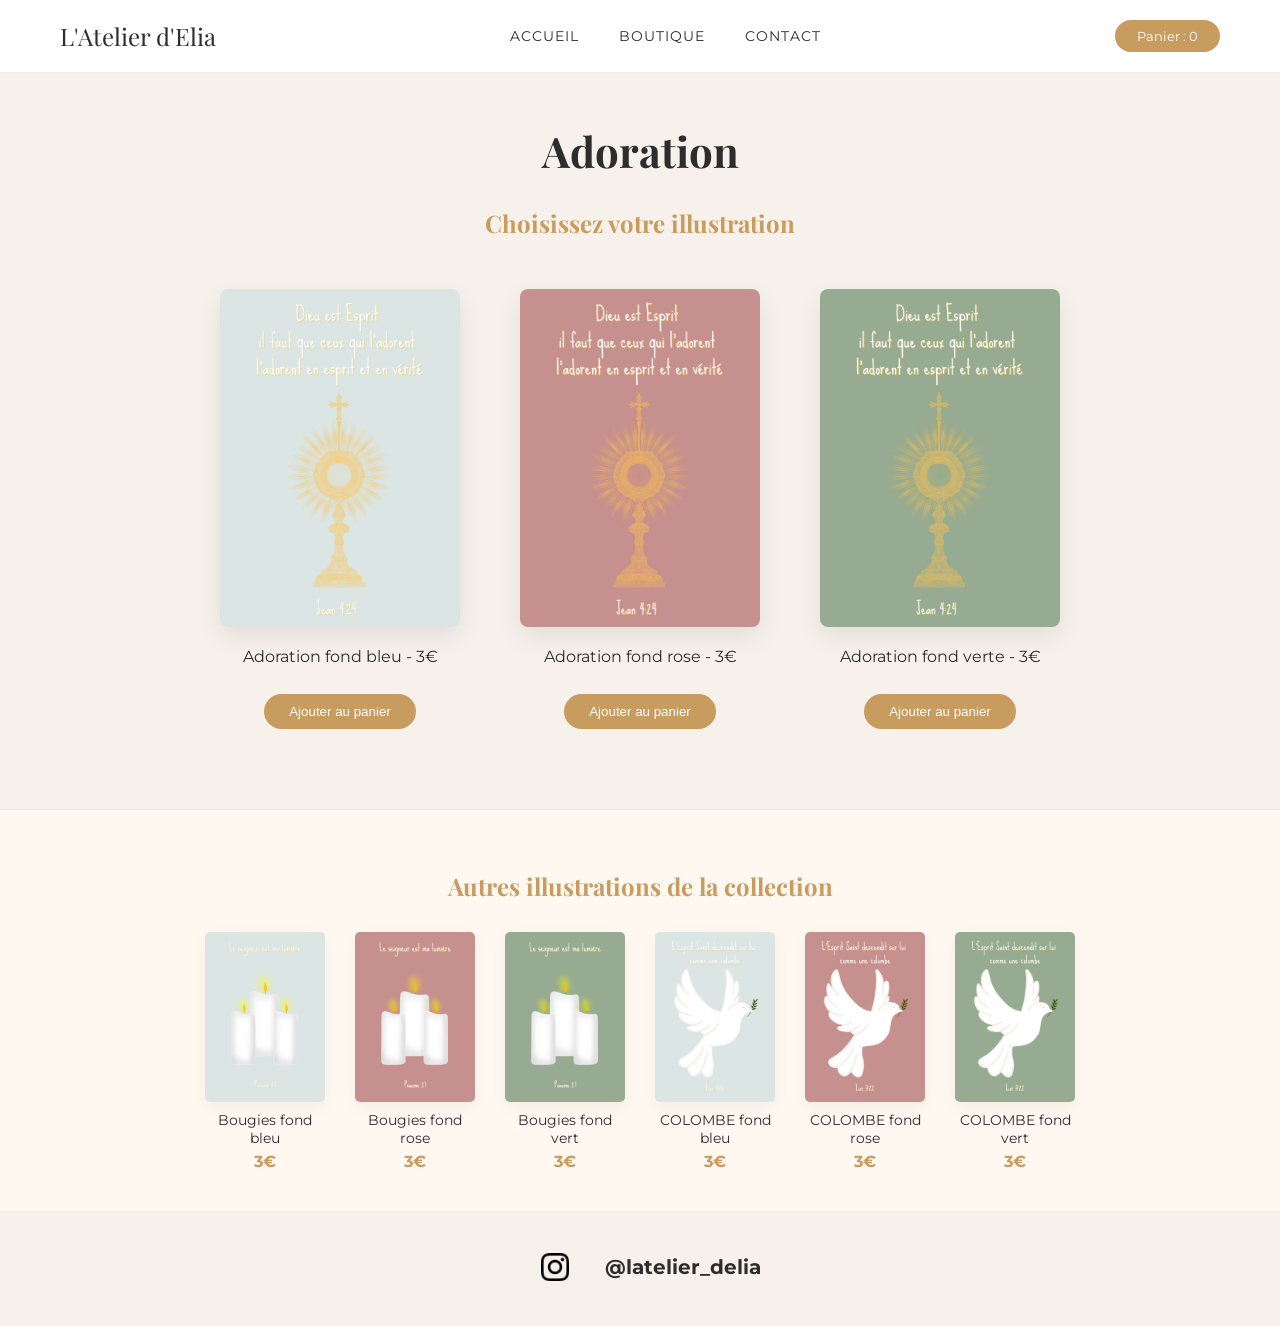
==== adoration.html @ d21b9282 "Update adoration.html" ====
<!DOCTYPE html>
<html lang="fr">
<head>
<meta charset="UTF-8">
<meta name="viewport" content="width=device-width, initial-scale=1.0">
<title>Illustrations Adoration - L'Atelier d'Elia</title>

<link href="https://fonts.googleapis.com/css2?family=Playfair+Display:wght@400;500;600&family=Montserrat:wght@300;400&display=swap" rel="stylesheet">

<style>
body {
  margin: 0;
  background-color: #f6f1ea;
  font-family: 'Montserrat', sans-serif;
  color: #2d2d2d;
}

/* HEADER */
header {
  background-color: #ffffff;
  padding: 20px 60px;
  display: flex;
  align-items: center;
  justify-content: space-between;
  border-bottom: 1px solid #eee;
}

.logo {
  font-family: 'Playfair Display', serif;
  font-size: 24px;
}

nav {
  display: flex;
  gap: 40px;
}

nav a {
  text-decoration: none;
  color: #2d2d2d;
  font-size: 14px;
  letter-spacing: 1px;
  text-transform: uppercase;
}

nav a:hover {
  opacity: 0.6;
}

.cart-indicator {
  background-color: #c89b5e;
  color: white;
  padding: 8px 22px;
  border-radius: 30px;
  font-size: 13px;
  cursor: pointer;
}

/* TITRES */
h1 {
  font-family: 'Playfair Display', serif;
  font-size: 42px;
  text-align: center;
  margin-top: 50px;
}

h2 {
  font-family: 'Playfair Display', serif;
  text-align: center;
  color: #c89b5e;
  margin-bottom: 50px;
}

/* PRODUITS */
.products-grid {
  display: flex;
  flex-wrap: wrap;
  gap: 60px;
  justify-content: center;
  padding-bottom: 80px;
}

.product {
  width: 240px;
  text-align: center;
  transition: transform 0.3s ease;
}

.product img {
  width: 100%;
  border-radius: 8px;
  box-shadow: 0 10px 25px rgba(0,0,0,0.08);
}

.product:hover {
  transform: translateY(-6px);
}

.product button {
  margin-top: 12px;
  background-color: #c89b5e;
  color: white;
  border: none;
  padding: 10px 25px;
  border-radius: 30px;
  cursor: pointer;
}

/* PANIER */
#cartOverlay {
  display: none;
  position: fixed;
  top: 90px;
  right: 30px;
  width: 300px;
  max-height: 400px;
  overflow-y: auto;
  background: white;
  border-radius: 15px;
  padding: 20px;
  box-shadow: 0 15px 35px rgba(0,0,0,0.12);
  z-index: 100;
}

.cart-item {
  display: flex;
  align-items: center;
  justify-content: space-between;
  margin-bottom: 15px;
}

.cart-item img {
  width: 50px;
  border-radius: 5px;
  margin-right: 10px;
}

.cart-item-details {
  flex: 1;
}

.cart-item-controls {
  display: flex;
  align-items: center;
  gap: 5px;
}

.cart-item-controls button {
  padding: 3px 8px;
  cursor: pointer;
  border: 1px solid #c89b5e;
  background: white;
  color: #c89b5e;
  border-radius: 5px;
}

.cart-item-remove {
  cursor: pointer;
  color: red;
  font-weight: bold;
  margin-left: 5px;
}
</style>
</head>

<body>

<header>
  <div class="logo">L'Atelier d'Elia</div>
  <nav>
    <a href="index.html">Accueil</a>
    <a href="boutique.html">Boutique</a>
    <a href="contact.html">Contact</a>
  </nav>
  <div class="cart-indicator" id="cartCount" onclick="toggleCart()">Panier : 0</div>
</header>

<main>
<h1>Adoration</h1>
<h2>Choisissez votre illustration</h2>

<div class="products-grid">
  <div class="product">
    <img src="images/carte adoration bleu.png">
    <p>Adoration fond bleu - 3€</p>
    <button onclick="addToCart('Adoration fond bleu', 3, 'images/carte adoration bleu.png')">Ajouter au panier</button>
  </div>

  <div class="product">
    <img src="images/carte adoration rose.png">
    <p>Adoration fond rose - 3€</p>
    <button onclick="addToCart('Adoration fond rose', 3, 'images/carte adoration rose.png')">Ajouter au panier</button>
  </div>

  <div class="product">
    <img src="images/carte adoration verte.png">
    <p>Adoration fond verte - 3€</p>
    <button onclick="addToCart('Adoration fond verte', 3, 'images/carte adoration verte.png')">Ajouter au panier</button>
  </div>
</div>
</main>

<div id="cartOverlay">
  <h3>Panier</h3>
  <div id="cartItems"></div>
  <button onclick="location.href='paiement.html'">Payer</button>
</div>

<script>
let cart = JSON.parse(localStorage.getItem('cart')) || [];
const cartCount = document.getElementById('cartCount');
const cartOverlay = document.getElementById('cartOverlay');
const cartItems = document.getElementById('cartItems');

updateCartCount();
renderCart();

function addToCart(name, price, imgSrc) {
  const existingItem = cart.find(item => item.name === name);
  if (existingItem) {
    existingItem.quantity += 1;
  } else {
    cart.push({name, price, imgSrc, quantity: 1});
  }
  saveCart();
  renderCart();
}

function removeFromCart(name) {
  cart = cart.filter(item => item.name !== name);
  saveCart();
  renderCart();
}

function changeQuantity(name, delta) {
  const item = cart.find(i => i.name === name);
  if (!item) return;
  item.quantity += delta;
  if (item.quantity < 1) {
    removeFromCart(name);
  } else {
    saveCart();
  }
  renderCart();
}

function saveCart() {
  localStorage.setItem('cart', JSON.stringify(cart));
  updateCartCount();
}

function updateCartCount() {
  const totalItems = cart.reduce((sum, item) => sum + item.quantity, 0);
  cartCount.textContent = `Panier : ${totalItems}`;
}

function renderCart() {
  cartItems.innerHTML = '';
  cart.forEach(item => {
    const div = document.createElement('div');
    div.classList.add('cart-item');
    div.innerHTML = `
      <img src="${item.imgSrc}" alt="${item.name}">
      <div class="cart-item-details">
        ${item.name} - ${item.price}€
      </div>
      <div class="cart-item-controls">
        <button onclick="changeQuantity('${item.name}', -1)">-</button>
        <span>${item.quantity}</span>
        <button onclick="changeQuantity('${item.name}', 1)">+</button>
        <span class="cart-item-remove" onclick="removeFromCart('${item.name}')">×</span>
      </div>
    `;
    cartItems.appendChild(div);
  });
}

function toggleCart() {
  cartOverlay.style.display = cartOverlay.style.display === 'block' ? 'none' : 'block';
}
</script>
<!-- Fin du contenu principal -->

<!-- BANNIÈRE COLLECTION -->
<section style="background-color:#fff8f0; padding:40px 20px; border-top:1px solid #eee;">
  <h2 style="text-align:center; color:#c89b5e; margin-bottom:30px;">Autres illustrations de la collection</h2>
  <div style="display:flex; justify-content:center; gap:30px; flex-wrap:wrap;">
    
    <div style="text-align:center; width:120px;">
      <a href="bougies.html">
        <img src="images/carte bougies bleu.png" alt="Bougies fond bleu" style="width:100%; border-radius:5px; box-shadow:0 5px 15px rgba(0,0,0,0.05);">
      </a>
      <p style="margin:5px 0; font-size:14px;">Bougies fond bleu</p>
      <p style="color:#c89b5e; font-weight:bold; margin:0;">3€</p>
    </div>
    
    <div style="text-align:center; width:120px;">
      <a href="bougies.html">
        <img src="images/carte bougies rose.png" alt="Bougies fond rose" style="width:100%; border-radius:5px; box-shadow:0 5px 15px rgba(0,0,0,0.05);">
      </a>
      <p style="margin:5px 0; font-size:14px;">Bougies fond rose</p>
      <p style="color:#c89b5e; font-weight:bold; margin:0;">3€</p>
    </div>
    
    <div style="text-align:center; width:120px;">
      <a href="bougies.html">
        <img src="images/carte bougies verte.png" alt="Bougies fond vert" style="width:100%; border-radius:5px; box-shadow:0 5px 15px rgba(0,0,0,0.05);">
      </a>
      <p style="margin:5px 0; font-size:14px;">Bougies fond vert</p>
      <p style="color:#c89b5e; font-weight:bold; margin:0;">3€</p>
    </div>

    <div style="text-align:center; width:120px;">
      <a href="colombe.html">
        <img src="images/carte colombe bleu.png" alt="COLOMBE fond bleu" style="width:100%; border-radius:5px; box-shadow:0 5px 15px rgba(0,0,0,0.05);">
      </a>
      <p style="margin:5px 0; font-size:14px;">COLOMBE fond bleu</p>
      <p style="color:#c89b5e; font-weight:bold; margin:0;">3€</p>
    </div>
    
    <div style="text-align:center; width:120px;">
      <a href="colombe.html">
        <img src="images/carte colombe rose.png" alt="COLOMBE fond rose" style="width:100%; border-radius:5px; box-shadow:0 5px 15px rgba(0,0,0,0.05);">
      </a>
      <p style="margin:5px 0; font-size:14px;">COLOMBE fond rose</p>
      <p style="color:#c89b5e; font-weight:bold; margin:0;">3€</p>
    </div>

   <div style="text-align:center; width:120px;">
      <a href="colombe.html">
        <img src="images/carte colombe verte.png" alt="COLOMBE fond vert" style="width:100%; border-radius:5px; box-shadow:0 5px 15px rgba(0,0,0,0.05);">
      </a>
      <p style="margin:5px 0; font-size:14px;">COLOMBE fond vert</p>
      <p style="color:#c89b5e; font-weight:bold; margin:0;">3€</p>
   </div> 

  </div>
</section>
  
<!-- BANNIÈRE INSTAGRAM -->
<footer style="background-color:#f6f1ea; padding:20px; text-align:center; border-top:1px solid #eee;">
  <a href="https://www.instagram.com/latelier_delia" target="_blank" style="text-decoration:none; color:#2d2d2d; display:inline-flex; align-items:center; gap:15px;">
    <img src="images/logo instagram.png" alt="Instagram" style="width:70px; height:70px;">
    <span style="font-size:20px; font-weight:bold;">@latelier_delia</span>
  </a>
</footer>

</body>
</html>
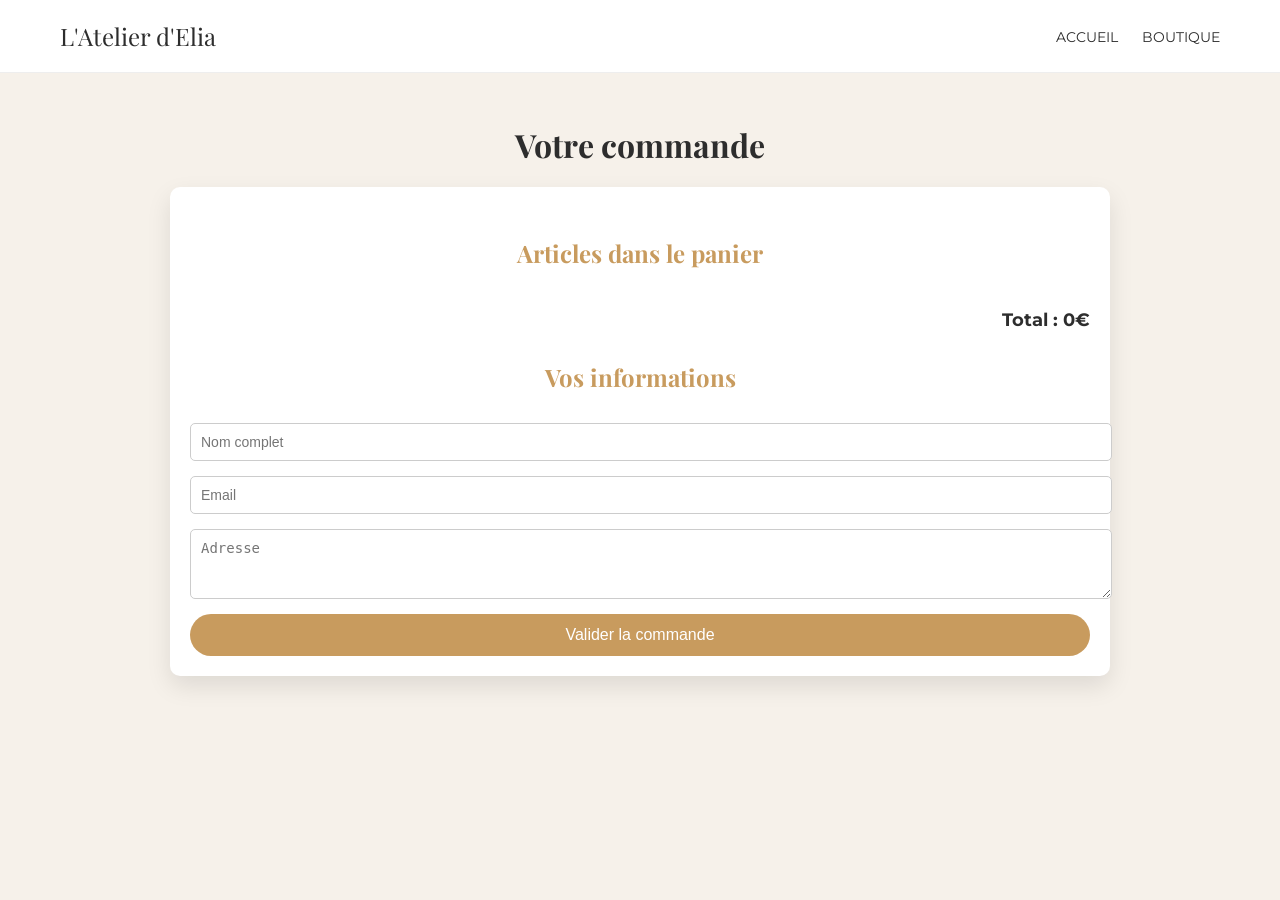
==== commit eb81ce85: "Update adoration.html" ====
--- a/adoration.html
+++ b/adoration.html
@@ -3,163 +3,39 @@
 <head>
 <meta charset="UTF-8">
 <meta name="viewport" content="width=device-width, initial-scale=1.0">
-<title>Illustrations Adoration - L'Atelier d'Elia</title>
-
+<title>Commande - L'Atelier d'Elia</title>
 <link href="https://fonts.googleapis.com/css2?family=Playfair+Display:wght@400;500;600&family=Montserrat:wght@300;400&display=swap" rel="stylesheet">
 
 <style>
 body {
   margin: 0;
+  font-family: 'Montserrat', sans-serif;
   background-color: #f6f1ea;
-  font-family: 'Montserrat', sans-serif;
   color: #2d2d2d;
 }
-
-/* HEADER */
 header {
-  background-color: #ffffff;
+  background-color: #fff;
   padding: 20px 60px;
   display: flex;
+  justify-content: space-between;
   align-items: center;
-  justify-content: space-between;
   border-bottom: 1px solid #eee;
 }
-
-.logo {
-  font-family: 'Playfair Display', serif;
-  font-size: 24px;
-}
-
-nav {
-  display: flex;
-  gap: 40px;
-}
-
-nav a {
-  text-decoration: none;
-  color: #2d2d2d;
-  font-size: 14px;
-  letter-spacing: 1px;
-  text-transform: uppercase;
-}
-
-nav a:hover {
-  opacity: 0.6;
-}
-
-.cart-indicator {
-  background-color: #c89b5e;
-  color: white;
-  padding: 8px 22px;
-  border-radius: 30px;
-  font-size: 13px;
-  cursor: pointer;
-}
-
-/* TITRES */
-h1 {
-  font-family: 'Playfair Display', serif;
-  font-size: 42px;
-  text-align: center;
-  margin-top: 50px;
-}
-
-h2 {
-  font-family: 'Playfair Display', serif;
-  text-align: center;
-  color: #c89b5e;
-  margin-bottom: 50px;
-}
-
-/* PRODUITS */
-.products-grid {
-  display: flex;
-  flex-wrap: wrap;
-  gap: 60px;
-  justify-content: center;
-  padding-bottom: 80px;
-}
-
-.product {
-  width: 240px;
-  text-align: center;
-  transition: transform 0.3s ease;
-}
-
-.product img {
-  width: 100%;
-  border-radius: 8px;
-  box-shadow: 0 10px 25px rgba(0,0,0,0.08);
-}
-
-.product:hover {
-  transform: translateY(-6px);
-}
-
-.product button {
-  margin-top: 12px;
-  background-color: #c89b5e;
-  color: white;
-  border: none;
-  padding: 10px 25px;
-  border-radius: 30px;
-  cursor: pointer;
-}
-
-/* PANIER */
-#cartOverlay {
-  display: none;
-  position: fixed;
-  top: 90px;
-  right: 30px;
-  width: 300px;
-  max-height: 400px;
-  overflow-y: auto;
-  background: white;
-  border-radius: 15px;
-  padding: 20px;
-  box-shadow: 0 15px 35px rgba(0,0,0,0.12);
-  z-index: 100;
-}
-
-.cart-item {
-  display: flex;
-  align-items: center;
-  justify-content: space-between;
-  margin-bottom: 15px;
-}
-
-.cart-item img {
-  width: 50px;
-  border-radius: 5px;
-  margin-right: 10px;
-}
-
-.cart-item-details {
-  flex: 1;
-}
-
-.cart-item-controls {
-  display: flex;
-  align-items: center;
-  gap: 5px;
-}
-
-.cart-item-controls button {
-  padding: 3px 8px;
-  cursor: pointer;
-  border: 1px solid #c89b5e;
-  background: white;
-  color: #c89b5e;
-  border-radius: 5px;
-}
-
-.cart-item-remove {
-  cursor: pointer;
-  color: red;
-  font-weight: bold;
-  margin-left: 5px;
-}
+.logo { font-family: 'Playfair Display', serif; font-size:24px; }
+nav a { text-decoration:none; margin-left:20px; color:#2d2d2d; font-size:14px; text-transform:uppercase; }
+nav a:hover { opacity:0.6; }
+h1 { text-align:center; font-family:'Playfair Display', serif; margin-top:50px; }
+h2 { font-family:'Playfair Display', serif; color:#c89b5e; text-align:center; margin:30px 0; }
+.order-container { max-width:900px; margin: 0 auto; padding:20px; background:white; border-radius:10px; box-shadow:0 10px 25px rgba(0,0,0,0.1); }
+.order-items { margin-bottom:40px; }
+.order-item { display:flex; justify-content:space-between; align-items:center; border-bottom:1px solid #eee; padding:10px 0; }
+.order-item img { width:60px; border-radius:5px; margin-right:10px; }
+.order-item-details { flex:1; }
+.total { text-align:right; font-weight:bold; font-size:18px; margin-top:10px; }
+form { display:flex; flex-direction:column; gap:15px; }
+input, textarea { padding:10px; border-radius:5px; border:1px solid #ccc; width:100%; font-size:14px; }
+button { background-color:#c89b5e; color:white; border:none; padding:12px; border-radius:30px; cursor:pointer; font-size:16px; }
+button:hover { opacity:0.9; }
 </style>
 </head>
 
@@ -170,180 +46,70 @@
   <nav>
     <a href="index.html">Accueil</a>
     <a href="boutique.html">Boutique</a>
-    <a href="contact.html">Contact</a>
   </nav>
-  <div class="cart-indicator" id="cartCount" onclick="toggleCart()">Panier : 0</div>
 </header>
 
-<main>
-<h1>Adoration</h1>
-<h2>Choisissez votre illustration</h2>
+<h1>Votre commande</h1>
 
-<div class="products-grid">
-  <div class="product">
-    <img src="images/carte adoration bleu.png">
-    <p>Adoration fond bleu - 3€</p>
-    <button onclick="addToCart('Adoration fond bleu', 3, 'images/carte adoration bleu.png')">Ajouter au panier</button>
+<div class="order-container">
+  <h2>Articles dans le panier</h2>
+  <div class="order-items" id="orderItems">
+    <!-- Les articles du panier seront injectés ici -->
   </div>
+  <div class="total" id="totalPrice">Total : 0€</div>
 
-  <div class="product">
-    <img src="images/carte adoration rose.png">
-    <p>Adoration fond rose - 3€</p>
-    <button onclick="addToCart('Adoration fond rose', 3, 'images/carte adoration rose.png')">Ajouter au panier</button>
-  </div>
-
-  <div class="product">
-    <img src="images/carte adoration verte.png">
-    <p>Adoration fond verte - 3€</p>
-    <button onclick="addToCart('Adoration fond verte', 3, 'images/carte adoration verte.png')">Ajouter au panier</button>
-  </div>
-</div>
-</main>
-
-<div id="cartOverlay">
-  <h3>Panier</h3>
-  <div id="cartItems"></div>
-  <button onclick="location.href='paiement.html'">Payer</button>
+  <h2>Vos informations</h2>
+  <form id="orderForm">
+    <input type="text" id="name" placeholder="Nom complet" required>
+    <input type="email" id="email" placeholder="Email" required>
+    <textarea id="address" placeholder="Adresse" rows="3" required></textarea>
+    <button type="submit">Valider la commande</button>
+  </form>
 </div>
 
 <script>
+// Récupérer le panier depuis localStorage
 let cart = JSON.parse(localStorage.getItem('cart')) || [];
-const cartCount = document.getElementById('cartCount');
-const cartOverlay = document.getElementById('cartOverlay');
-const cartItems = document.getElementById('cartItems');
+const orderItems = document.getElementById('orderItems');
+const totalPrice = document.getElementById('totalPrice');
 
-updateCartCount();
-renderCart();
-
-function addToCart(name, price, imgSrc) {
-  const existingItem = cart.find(item => item.name === name);
-  if (existingItem) {
-    existingItem.quantity += 1;
-  } else {
-    cart.push({name, price, imgSrc, quantity: 1});
-  }
-  saveCart();
-  renderCart();
-}
-
-function removeFromCart(name) {
-  cart = cart.filter(item => item.name !== name);
-  saveCart();
-  renderCart();
-}
-
-function changeQuantity(name, delta) {
-  const item = cart.find(i => i.name === name);
-  if (!item) return;
-  item.quantity += delta;
-  if (item.quantity < 1) {
-    removeFromCart(name);
-  } else {
-    saveCart();
-  }
-  renderCart();
-}
-
-function saveCart() {
-  localStorage.setItem('cart', JSON.stringify(cart));
-  updateCartCount();
-}
-
-function updateCartCount() {
-  const totalItems = cart.reduce((sum, item) => sum + item.quantity, 0);
-  cartCount.textContent = `Panier : ${totalItems}`;
-}
-
-function renderCart() {
-  cartItems.innerHTML = '';
+// Affichage des articles
+function renderOrder() {
+  orderItems.innerHTML = '';
+  let total = 0;
   cart.forEach(item => {
     const div = document.createElement('div');
-    div.classList.add('cart-item');
+    div.classList.add('order-item');
     div.innerHTML = `
       <img src="${item.imgSrc}" alt="${item.name}">
-      <div class="cart-item-details">
-        ${item.name} - ${item.price}€
-      </div>
-      <div class="cart-item-controls">
-        <button onclick="changeQuantity('${item.name}', -1)">-</button>
-        <span>${item.quantity}</span>
-        <button onclick="changeQuantity('${item.name}', 1)">+</button>
-        <span class="cart-item-remove" onclick="removeFromCart('${item.name}')">×</span>
-      </div>
+      <div class="order-item-details">${item.name} - ${item.price}€ x ${item.quantity}</div>
+      <div>${item.price * item.quantity}€</div>
     `;
-    cartItems.appendChild(div);
+    orderItems.appendChild(div);
+    total += item.price * item.quantity;
   });
+  totalPrice.textContent = `Total : ${total}€`;
 }
+renderOrder();
 
-function toggleCart() {
-  cartOverlay.style.display = cartOverlay.style.display === 'block' ? 'none' : 'block';
-}
+// Gestion formulaire
+document.getElementById('orderForm').addEventListener('submit', function(e){
+  e.preventDefault();
+  const name = document.getElementById('name').value.trim();
+  const email = document.getElementById('email').value.trim();
+  const address = document.getElementById('address').value.trim();
+  if(!name || !email || !address) return alert("Merci de remplir tous les champs !");
+  
+  // Ici tu peux envoyer les infos à ton serveur ou API
+  alert(`Merci ${name} ! Votre commande a été enregistrée.\nTotal : ${totalPrice.textContent}`);
+  
+  // Vider le panier
+  cart = [];
+  localStorage.setItem('cart', JSON.stringify(cart));
+  renderOrder();
+  this.reset();
+});
 </script>
-<!-- Fin du contenu principal -->
-
-<!-- BANNIÈRE COLLECTION -->
-<section style="background-color:#fff8f0; padding:40px 20px; border-top:1px solid #eee;">
-  <h2 style="text-align:center; color:#c89b5e; margin-bottom:30px;">Autres illustrations de la collection</h2>
-  <div style="display:flex; justify-content:center; gap:30px; flex-wrap:wrap;">
-    
-    <div style="text-align:center; width:120px;">
-      <a href="bougies.html">
-        <img src="images/carte bougies bleu.png" alt="Bougies fond bleu" style="width:100%; border-radius:5px; box-shadow:0 5px 15px rgba(0,0,0,0.05);">
-      </a>
-      <p style="margin:5px 0; font-size:14px;">Bougies fond bleu</p>
-      <p style="color:#c89b5e; font-weight:bold; margin:0;">3€</p>
-    </div>
-    
-    <div style="text-align:center; width:120px;">
-      <a href="bougies.html">
-        <img src="images/carte bougies rose.png" alt="Bougies fond rose" style="width:100%; border-radius:5px; box-shadow:0 5px 15px rgba(0,0,0,0.05);">
-      </a>
-      <p style="margin:5px 0; font-size:14px;">Bougies fond rose</p>
-      <p style="color:#c89b5e; font-weight:bold; margin:0;">3€</p>
-    </div>
-    
-    <div style="text-align:center; width:120px;">
-      <a href="bougies.html">
-        <img src="images/carte bougies verte.png" alt="Bougies fond vert" style="width:100%; border-radius:5px; box-shadow:0 5px 15px rgba(0,0,0,0.05);">
-      </a>
-      <p style="margin:5px 0; font-size:14px;">Bougies fond vert</p>
-      <p style="color:#c89b5e; font-weight:bold; margin:0;">3€</p>
-    </div>
-
-    <div style="text-align:center; width:120px;">
-      <a href="colombe.html">
-        <img src="images/carte colombe bleu.png" alt="COLOMBE fond bleu" style="width:100%; border-radius:5px; box-shadow:0 5px 15px rgba(0,0,0,0.05);">
-      </a>
-      <p style="margin:5px 0; font-size:14px;">COLOMBE fond bleu</p>
-      <p style="color:#c89b5e; font-weight:bold; margin:0;">3€</p>
-    </div>
-    
-    <div style="text-align:center; width:120px;">
-      <a href="colombe.html">
-        <img src="images/carte colombe rose.png" alt="COLOMBE fond rose" style="width:100%; border-radius:5px; box-shadow:0 5px 15px rgba(0,0,0,0.05);">
-      </a>
-      <p style="margin:5px 0; font-size:14px;">COLOMBE fond rose</p>
-      <p style="color:#c89b5e; font-weight:bold; margin:0;">3€</p>
-    </div>
-
-   <div style="text-align:center; width:120px;">
-      <a href="colombe.html">
-        <img src="images/carte colombe verte.png" alt="COLOMBE fond vert" style="width:100%; border-radius:5px; box-shadow:0 5px 15px rgba(0,0,0,0.05);">
-      </a>
-      <p style="margin:5px 0; font-size:14px;">COLOMBE fond vert</p>
-      <p style="color:#c89b5e; font-weight:bold; margin:0;">3€</p>
-   </div> 
-
-  </div>
-</section>
-  
-<!-- BANNIÈRE INSTAGRAM -->
-<footer style="background-color:#f6f1ea; padding:20px; text-align:center; border-top:1px solid #eee;">
-  <a href="https://www.instagram.com/latelier_delia" target="_blank" style="text-decoration:none; color:#2d2d2d; display:inline-flex; align-items:center; gap:15px;">
-    <img src="images/logo instagram.png" alt="Instagram" style="width:70px; height:70px;">
-    <span style="font-size:20px; font-weight:bold;">@latelier_delia</span>
-  </a>
-</footer>
 
 </body>
 </html>
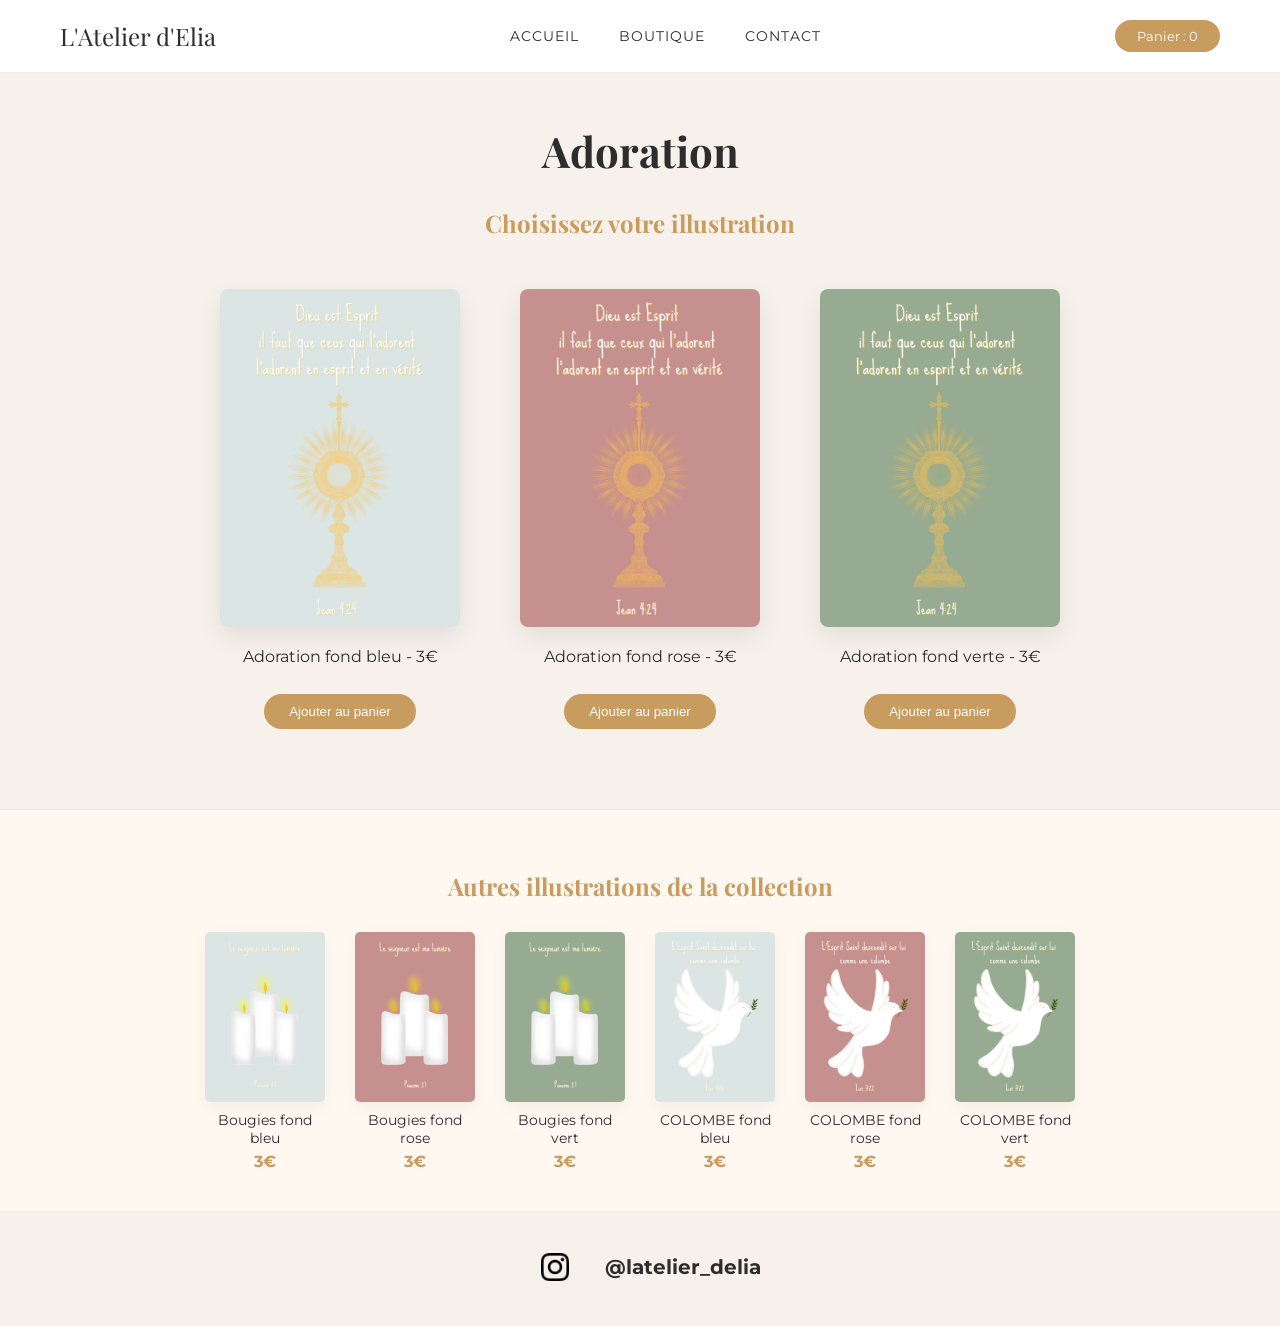
==== commit fc5f0c6d: "Update adoration.html" ====
--- a/adoration.html
+++ b/adoration.html
@@ -3,39 +3,163 @@
 <head>
 <meta charset="UTF-8">
 <meta name="viewport" content="width=device-width, initial-scale=1.0">
-<title>Commande - L'Atelier d'Elia</title>
+<title>Illustrations Adoration - L'Atelier d'Elia</title>
+
 <link href="https://fonts.googleapis.com/css2?family=Playfair+Display:wght@400;500;600&family=Montserrat:wght@300;400&display=swap" rel="stylesheet">
 
 <style>
 body {
   margin: 0;
+  background-color: #f6f1ea;
   font-family: 'Montserrat', sans-serif;
-  background-color: #f6f1ea;
   color: #2d2d2d;
 }
+
+/* HEADER */
 header {
-  background-color: #fff;
+  background-color: #ffffff;
   padding: 20px 60px;
   display: flex;
+  align-items: center;
   justify-content: space-between;
+  border-bottom: 1px solid #eee;
+}
+
+.logo {
+  font-family: 'Playfair Display', serif;
+  font-size: 24px;
+}
+
+nav {
+  display: flex;
+  gap: 40px;
+}
+
+nav a {
+  text-decoration: none;
+  color: #2d2d2d;
+  font-size: 14px;
+  letter-spacing: 1px;
+  text-transform: uppercase;
+}
+
+nav a:hover {
+  opacity: 0.6;
+}
+
+.cart-indicator {
+  background-color: #c89b5e;
+  color: white;
+  padding: 8px 22px;
+  border-radius: 30px;
+  font-size: 13px;
+  cursor: pointer;
+}
+
+/* TITRES */
+h1 {
+  font-family: 'Playfair Display', serif;
+  font-size: 42px;
+  text-align: center;
+  margin-top: 50px;
+}
+
+h2 {
+  font-family: 'Playfair Display', serif;
+  text-align: center;
+  color: #c89b5e;
+  margin-bottom: 50px;
+}
+
+/* PRODUITS */
+.products-grid {
+  display: flex;
+  flex-wrap: wrap;
+  gap: 60px;
+  justify-content: center;
+  padding-bottom: 80px;
+}
+
+.product {
+  width: 240px;
+  text-align: center;
+  transition: transform 0.3s ease;
+}
+
+.product img {
+  width: 100%;
+  border-radius: 8px;
+  box-shadow: 0 10px 25px rgba(0,0,0,0.08);
+}
+
+.product:hover {
+  transform: translateY(-6px);
+}
+
+.product button {
+  margin-top: 12px;
+  background-color: #c89b5e;
+  color: white;
+  border: none;
+  padding: 10px 25px;
+  border-radius: 30px;
+  cursor: pointer;
+}
+
+/* PANIER */
+#cartOverlay {
+  display: none;
+  position: fixed;
+  top: 90px;
+  right: 30px;
+  width: 300px;
+  max-height: 400px;
+  overflow-y: auto;
+  background: white;
+  border-radius: 15px;
+  padding: 20px;
+  box-shadow: 0 15px 35px rgba(0,0,0,0.12);
+  z-index: 100;
+}
+
+.cart-item {
+  display: flex;
   align-items: center;
-  border-bottom: 1px solid #eee;
-}
-.logo { font-family: 'Playfair Display', serif; font-size:24px; }
-nav a { text-decoration:none; margin-left:20px; color:#2d2d2d; font-size:14px; text-transform:uppercase; }
-nav a:hover { opacity:0.6; }
-h1 { text-align:center; font-family:'Playfair Display', serif; margin-top:50px; }
-h2 { font-family:'Playfair Display', serif; color:#c89b5e; text-align:center; margin:30px 0; }
-.order-container { max-width:900px; margin: 0 auto; padding:20px; background:white; border-radius:10px; box-shadow:0 10px 25px rgba(0,0,0,0.1); }
-.order-items { margin-bottom:40px; }
-.order-item { display:flex; justify-content:space-between; align-items:center; border-bottom:1px solid #eee; padding:10px 0; }
-.order-item img { width:60px; border-radius:5px; margin-right:10px; }
-.order-item-details { flex:1; }
-.total { text-align:right; font-weight:bold; font-size:18px; margin-top:10px; }
-form { display:flex; flex-direction:column; gap:15px; }
-input, textarea { padding:10px; border-radius:5px; border:1px solid #ccc; width:100%; font-size:14px; }
-button { background-color:#c89b5e; color:white; border:none; padding:12px; border-radius:30px; cursor:pointer; font-size:16px; }
-button:hover { opacity:0.9; }
+  justify-content: space-between;
+  margin-bottom: 15px;
+}
+
+.cart-item img {
+  width: 50px;
+  border-radius: 5px;
+  margin-right: 10px;
+}
+
+.cart-item-details {
+  flex: 1;
+}
+
+.cart-item-controls {
+  display: flex;
+  align-items: center;
+  gap: 5px;
+}
+
+.cart-item-controls button {
+  padding: 3px 8px;
+  cursor: pointer;
+  border: 1px solid #c89b5e;
+  background: white;
+  color: #c89b5e;
+  border-radius: 5px;
+}
+
+.cart-item-remove {
+  cursor: pointer;
+  color: red;
+  font-weight: bold;
+  margin-left: 5px;
+}
 </style>
 </head>
 
@@ -46,71 +170,181 @@
   <nav>
     <a href="index.html">Accueil</a>
     <a href="boutique.html">Boutique</a>
+    <a href="contact.html">Contact</a>
   </nav>
+  <div class="cart-indicator" id="cartCount" onclick="toggleCart()">Panier : 0</div>
 </header>
 
-<h1>Votre commande</h1>
-
-<div class="order-container">
-  <h2>Articles dans le panier</h2>
-  <div class="order-items" id="orderItems">
-    <!-- Les articles du panier seront injectés ici -->
+<main>
+<h1>Adoration</h1>
+<h2>Choisissez votre illustration</h2>
+
+<div class="products-grid">
+  <div class="product">
+    <img src="images/carte adoration bleu.png">
+    <p>Adoration fond bleu - 3€</p>
+    <button onclick="addToCart('Adoration fond bleu', 3, 'images/carte adoration bleu.png')">Ajouter au panier</button>
   </div>
-  <div class="total" id="totalPrice">Total : 0€</div>
-
-  <h2>Vos informations</h2>
-  <form id="orderForm">
-    <input type="text" id="name" placeholder="Nom complet" required>
-    <input type="email" id="email" placeholder="Email" required>
-    <textarea id="address" placeholder="Adresse" rows="3" required></textarea>
-    <button type="submit">Valider la commande</button>
-  </form>
+
+  <div class="product">
+    <img src="images/carte adoration rose.png">
+    <p>Adoration fond rose - 3€</p>
+    <button onclick="addToCart('Adoration fond rose', 3, 'images/carte adoration rose.png')">Ajouter au panier</button>
+  </div>
+
+  <div class="product">
+    <img src="images/carte adoration verte.png">
+    <p>Adoration fond verte - 3€</p>
+    <button onclick="addToCart('Adoration fond verte', 3, 'images/carte adoration verte.png')">Ajouter au panier</button>
+  </div>
 </div>
+</main>
+
+<div id="cartOverlay">
+  <h3>Panier</h3>
+  <div id="cartItems"></div>
+  <button onclick="location.href='paiement.html'">Payer</button>
+</div>
 
 <script>
-// Récupérer le panier depuis localStorage
 let cart = JSON.parse(localStorage.getItem('cart')) || [];
-const orderItems = document.getElementById('orderItems');
-const totalPrice = document.getElementById('totalPrice');
-
-// Affichage des articles
-function renderOrder() {
-  orderItems.innerHTML = '';
-  let total = 0;
+const cartCount = document.getElementById('cartCount');
+const cartOverlay = document.getElementById('cartOverlay');
+const cartItems = document.getElementById('cartItems');
+
+updateCartCount();
+renderCart();
+
+function addToCart(name, price, imgSrc) {
+  const existingItem = cart.find(item => item.name === name);
+  if (existingItem) {
+    existingItem.quantity += 1;
+  } else {
+    cart.push({name, price, imgSrc, quantity: 1});
+  }
+  saveCart();
+  renderCart();
+}
+
+function removeFromCart(name) {
+  cart = cart.filter(item => item.name !== name);
+  saveCart();
+  renderCart();
+}
+
+function changeQuantity(name, delta) {
+  const item = cart.find(i => i.name === name);
+  if (!item) return;
+  item.quantity += delta;
+  if (item.quantity < 1) {
+    removeFromCart(name);
+  } else {
+    saveCart();
+  }
+  renderCart();
+}
+
+function saveCart() {
+  localStorage.setItem('cart', JSON.stringify(cart));
+  updateCartCount();
+}
+
+function updateCartCount() {
+  const totalItems = cart.reduce((sum, item) => sum + item.quantity, 0);
+  cartCount.textContent = `Panier : ${totalItems}`;
+}
+
+function renderCart() {
+  cartItems.innerHTML = '';
   cart.forEach(item => {
     const div = document.createElement('div');
-    div.classList.add('order-item');
+    div.classList.add('cart-item');
     div.innerHTML = `
       <img src="${item.imgSrc}" alt="${item.name}">
-      <div class="order-item-details">${item.name} - ${item.price}€ x ${item.quantity}</div>
-      <div>${item.price * item.quantity}€</div>
+      <div class="cart-item-details">
+        ${item.name} - ${item.price}€
+      </div>
+      <div class="cart-item-controls">
+        <button onclick="changeQuantity('${item.name}', -1)">-</button>
+        <span>${item.quantity}</span>
+        <button onclick="changeQuantity('${item.name}', 1)">+</button>
+        <span class="cart-item-remove" onclick="removeFromCart('${item.name}')">×</span>
+      </div>
     `;
-    orderItems.appendChild(div);
-    total += item.price * item.quantity;
+    cartItems.appendChild(div);
   });
-  totalPrice.textContent = `Total : ${total}€`;
-}
-renderOrder();
-
-// Gestion formulaire
-document.getElementById('orderForm').addEventListener('submit', function(e){
-  e.preventDefault();
-  const name = document.getElementById('name').value.trim();
-  const email = document.getElementById('email').value.trim();
-  const address = document.getElementById('address').value.trim();
-  if(!name || !email || !address) return alert("Merci de remplir tous les champs !");
+}
+
+function toggleCart() {
+  cartOverlay.style.display = cartOverlay.style.display === 'block' ? 'none' : 'block';
+}
+</script>
+<!-- Fin du contenu principal -->
+
+<!-- BANNIÈRE COLLECTION -->
+<section style="background-color:#fff8f0; padding:40px 20px; border-top:1px solid #eee;">
+  <h2 style="text-align:center; color:#c89b5e; margin-bottom:30px;">Autres illustrations de la collection</h2>
+  <div style="display:flex; justify-content:center; gap:30px; flex-wrap:wrap;">
+    
+    <div style="text-align:center; width:120px;">
+      <a href="bougies.html">
+        <img src="images/carte bougies bleu.png" alt="Bougies fond bleu" style="width:100%; border-radius:5px; box-shadow:0 5px 15px rgba(0,0,0,0.05);">
+      </a>
+      <p style="margin:5px 0; font-size:14px;">Bougies fond bleu</p>
+      <p style="color:#c89b5e; font-weight:bold; margin:0;">3€</p>
+    </div>
+    
+    <div style="text-align:center; width:120px;">
+      <a href="bougies.html">
+        <img src="images/carte bougies rose.png" alt="Bougies fond rose" style="width:100%; border-radius:5px; box-shadow:0 5px 15px rgba(0,0,0,0.05);">
+      </a>
+      <p style="margin:5px 0; font-size:14px;">Bougies fond rose</p>
+      <p style="color:#c89b5e; font-weight:bold; margin:0;">3€</p>
+    </div>
+    
+    <div style="text-align:center; width:120px;">
+      <a href="bougies.html">
+        <img src="images/carte bougies verte.png" alt="Bougies fond vert" style="width:100%; border-radius:5px; box-shadow:0 5px 15px rgba(0,0,0,0.05);">
+      </a>
+      <p style="margin:5px 0; font-size:14px;">Bougies fond vert</p>
+      <p style="color:#c89b5e; font-weight:bold; margin:0;">3€</p>
+    </div>
+
+    <div style="text-align:center; width:120px;">
+      <a href="colombe.html">
+        <img src="images/carte colombe bleu.png" alt="COLOMBE fond bleu" style="width:100%; border-radius:5px; box-shadow:0 5px 15px rgba(0,0,0,0.05);">
+      </a>
+      <p style="margin:5px 0; font-size:14px;">COLOMBE fond bleu</p>
+      <p style="color:#c89b5e; font-weight:bold; margin:0;">3€</p>
+    </div>
+    
+    <div style="text-align:center; width:120px;">
+      <a href="colombe.html">
+        <img src="images/carte colombe rose.png" alt="COLOMBE fond rose" style="width:100%; border-radius:5px; box-shadow:0 5px 15px rgba(0,0,0,0.05);">
+      </a>
+      <p style="margin:5px 0; font-size:14px;">COLOMBE fond rose</p>
+      <p style="color:#c89b5e; font-weight:bold; margin:0;">3€</p>
+    </div>
+
+   <div style="text-align:center; width:120px;">
+      <a href="colombe.html">
+        <img src="images/carte colombe verte.png" alt="COLOMBE fond vert" style="width:100%; border-radius:5px; box-shadow:0 5px 15px rgba(0,0,0,0.05);">
+      </a>
+      <p style="margin:5px 0; font-size:14px;">COLOMBE fond vert</p>
+      <p style="color:#c89b5e; font-weight:bold; margin:0;">3€</p>
+   </div> 
+
+  </div>
+</section>
   
-  // Ici tu peux envoyer les infos à ton serveur ou API
-  alert(`Merci ${name} ! Votre commande a été enregistrée.\nTotal : ${totalPrice.textContent}`);
+<!-- BANNIÈRE INSTAGRAM -->
+<footer style="background-color:#f6f1ea; padding:20px; text-align:center; border-top:1px solid #eee;">
+  <a href="https://www.instagram.com/latelier_delia" target="_blank" style="text-decoration:none; color:#2d2d2d; display:inline-flex; align-items:center; gap:15px;">
+    <img src="images/logo instagram.png" alt="Instagram" style="width:70px; height:70px;">
+    <span style="font-size:20px; font-weight:bold;">@latelier_delia</span>
+  </a>
+</footer>
   
-  // Vider le panier
-  cart = [];
-  localStorage.setItem('cart', JSON.stringify(cart));
-  renderOrder();
-  this.reset();
-});
-</script>
-
 </body>
 </html>
 
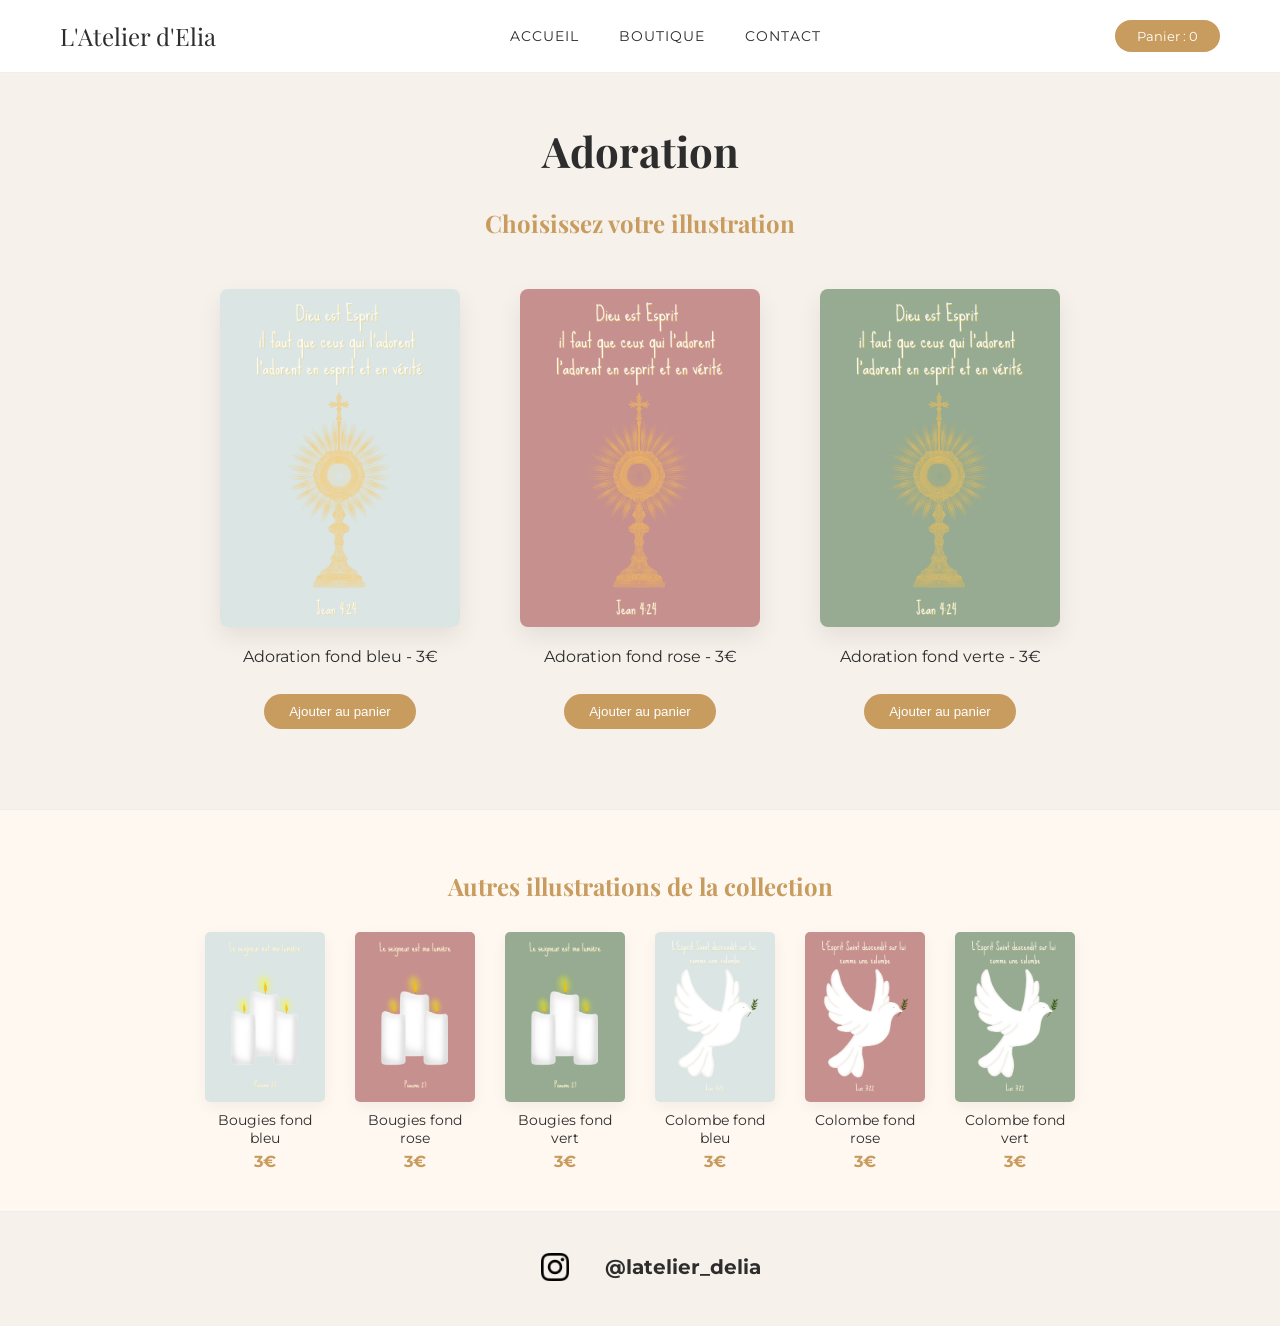
==== commit 85fd5a49: "Update adoration.html" ====
--- a/adoration.html
+++ b/adoration.html
@@ -160,6 +160,22 @@
   font-weight: bold;
   margin-left: 5px;
 }
+
+/* BOUTON FINALISER LA COMMANDE */
+.cart-button {
+  margin-top: 12px;
+  background-color: #c89b5e;
+  color: white;
+  border: none;
+  padding: 10px 25px;
+  border-radius: 30px;
+  cursor: pointer;
+  font-size: 14px;
+}
+
+.cart-button:hover {
+  opacity: 0.8;
+}
 </style>
 </head>
 
@@ -203,7 +219,7 @@
 <div id="cartOverlay">
   <h3>Panier</h3>
   <div id="cartItems"></div>
-  <button onclick="location.href='paiement.html'">Payer</button>
+  <button class="cart-button" onclick="finaliserCommande()">Finaliser la commande</button>
 </div>
 
 <script>
@@ -278,7 +294,13 @@
 function toggleCart() {
   cartOverlay.style.display = cartOverlay.style.display === 'block' ? 'none' : 'block';
 }
+
+// Nouvelle fonction pour rediriger vers la page commande.html
+function finaliserCommande() {
+  window.location.href = 'commande.html';
+}
 </script>
+
 <!-- Fin du contenu principal -->
 
 <!-- BANNIÈRE COLLECTION -->
@@ -312,31 +334,31 @@
 
     <div style="text-align:center; width:120px;">
       <a href="colombe.html">
-        <img src="images/carte colombe bleu.png" alt="COLOMBE fond bleu" style="width:100%; border-radius:5px; box-shadow:0 5px 15px rgba(0,0,0,0.05);">
-      </a>
-      <p style="margin:5px 0; font-size:14px;">COLOMBE fond bleu</p>
+        <img src="images/carte colombe bleu.png" alt="Colombe fond bleu" style="width:100%; border-radius:5px; box-shadow:0 5px 15px rgba(0,0,0,0.05);">
+      </a>
+      <p style="margin:5px 0; font-size:14px;">Colombe fond bleu</p>
       <p style="color:#c89b5e; font-weight:bold; margin:0;">3€</p>
     </div>
     
     <div style="text-align:center; width:120px;">
       <a href="colombe.html">
-        <img src="images/carte colombe rose.png" alt="COLOMBE fond rose" style="width:100%; border-radius:5px; box-shadow:0 5px 15px rgba(0,0,0,0.05);">
-      </a>
-      <p style="margin:5px 0; font-size:14px;">COLOMBE fond rose</p>
+        <img src="images/carte colombe rose.png" alt="Colombe fond rose" style="width:100%; border-radius:5px; box-shadow:0 5px 15px rgba(0,0,0,0.05);">
+      </a>
+      <p style="margin:5px 0; font-size:14px;">Colombe fond rose</p>
       <p style="color:#c89b5e; font-weight:bold; margin:0;">3€</p>
     </div>
 
    <div style="text-align:center; width:120px;">
       <a href="colombe.html">
-        <img src="images/carte colombe verte.png" alt="COLOMBE fond vert" style="width:100%; border-radius:5px; box-shadow:0 5px 15px rgba(0,0,0,0.05);">
-      </a>
-      <p style="margin:5px 0; font-size:14px;">COLOMBE fond vert</p>
+        <img src="images/carte colombe verte.png" alt="Colombe fond vert" style="width:100%; border-radius:5px; box-shadow:0 5px 15px rgba(0,0,0,0.05);">
+      </a>
+      <p style="margin:5px 0; font-size:14px;">Colombe fond vert</p>
       <p style="color:#c89b5e; font-weight:bold; margin:0;">3€</p>
    </div> 
 
   </div>
 </section>
-  
+
 <!-- BANNIÈRE INSTAGRAM -->
 <footer style="background-color:#f6f1ea; padding:20px; text-align:center; border-top:1px solid #eee;">
   <a href="https://www.instagram.com/latelier_delia" target="_blank" style="text-decoration:none; color:#2d2d2d; display:inline-flex; align-items:center; gap:15px;">
@@ -344,7 +366,7 @@
     <span style="font-size:20px; font-weight:bold;">@latelier_delia</span>
   </a>
 </footer>
-  
+
 </body>
 </html>
 
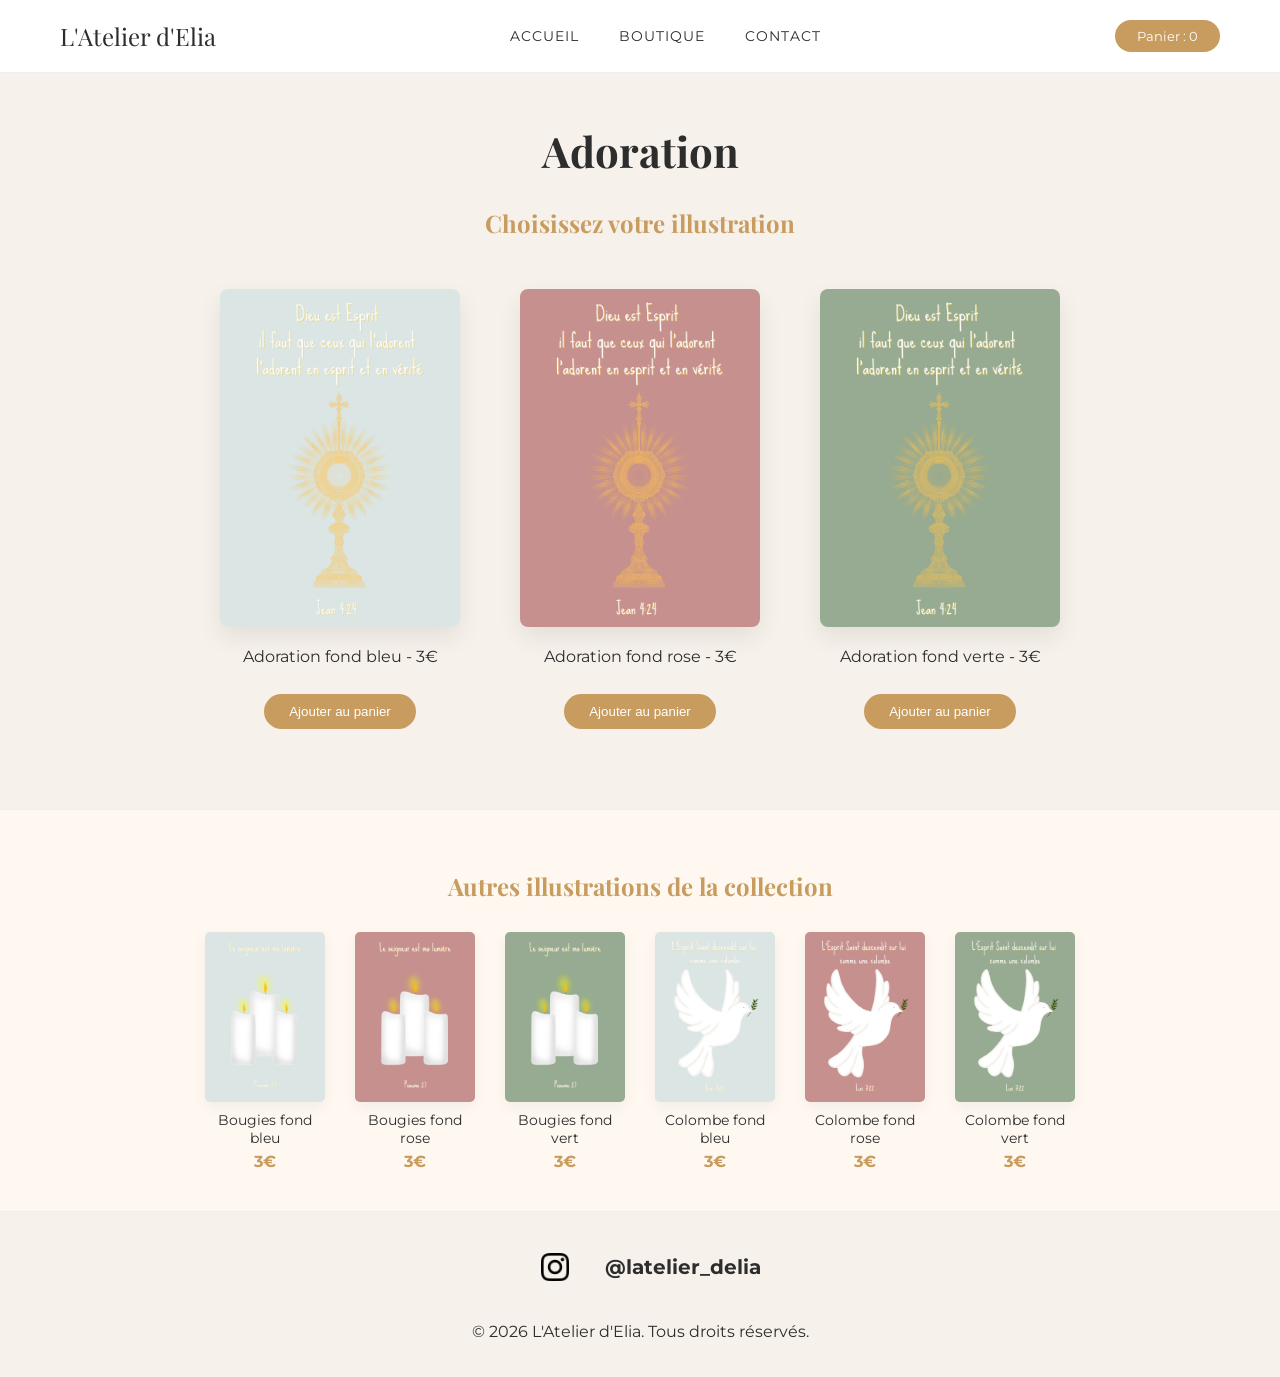
==== commit 0287e02b: "Update adoration.html" ====
--- a/adoration.html
+++ b/adoration.html
@@ -365,6 +365,9 @@
     <img src="images/logo instagram.png" alt="Instagram" style="width:70px; height:70px;">
     <span style="font-size:20px; font-weight:bold;">@latelier_delia</span>
   </a>
+  
+<footer>
+  <p>&copy; 2026 L'Atelier d'Elia. Tous droits réservés.</p>
 </footer>
 
 </body>
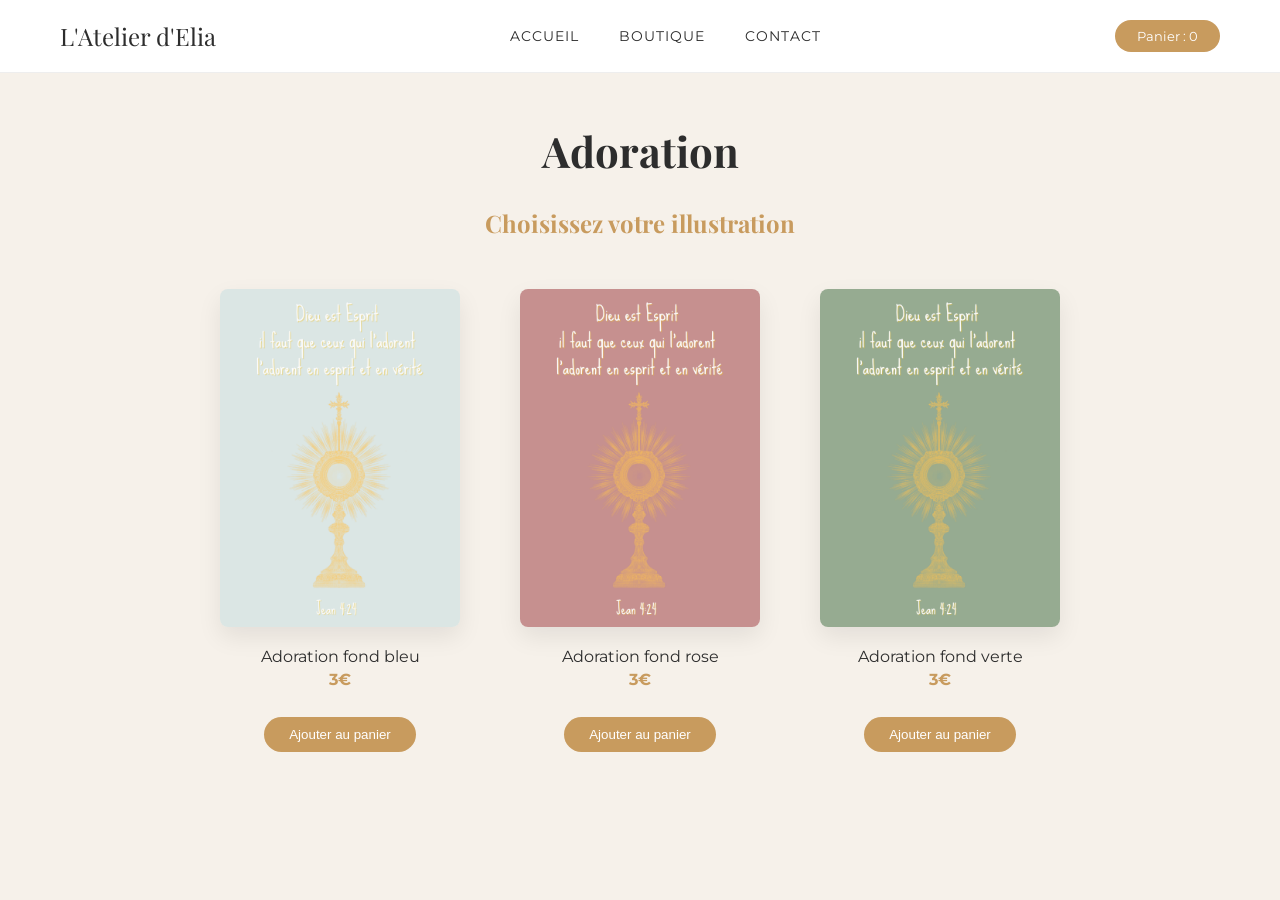
==== commit 3decf59b: "Update adoration.html" ====
--- a/adoration.html
+++ b/adoration.html
@@ -57,6 +57,7 @@
 }
 
 /* TITRES */
+
 h1 {
   font-family: 'Playfair Display', serif;
   font-size: 42px;
@@ -72,6 +73,7 @@
 }
 
 /* PRODUITS */
+
 .products-grid {
   display: flex;
   flex-wrap: wrap;
@@ -106,7 +108,17 @@
   cursor: pointer;
 }
 
+/* PRIX DORÉ */
+
+.product-price {
+  display: block;
+  color: #c89b5e;
+  font-weight: bold;
+  margin-top: 4px;
+}
+
 /* PANIER */
+
 #cartOverlay {
   display: none;
   position: fixed;
@@ -161,7 +173,8 @@
   margin-left: 5px;
 }
 
-/* BOUTON FINALISER LA COMMANDE */
+/* BOUTON COMMANDE */
+
 .cart-button {
   margin-top: 12px;
   background-color: #c89b5e;
@@ -192,38 +205,59 @@
 </header>
 
 <main>
+
 <h1>Adoration</h1>
 <h2>Choisissez votre illustration</h2>
 
 <div class="products-grid">
-  <div class="product">
-    <img src="images/carte adoration bleu.png">
-    <p>Adoration fond bleu - 3€</p>
-    <button onclick="addToCart('Adoration fond bleu', 3, 'images/carte adoration bleu.png')">Ajouter au panier</button>
-  </div>
-
-  <div class="product">
-    <img src="images/carte adoration rose.png">
-    <p>Adoration fond rose - 3€</p>
-    <button onclick="addToCart('Adoration fond rose', 3, 'images/carte adoration rose.png')">Ajouter au panier</button>
-  </div>
-
-  <div class="product">
-    <img src="images/carte adoration verte.png">
-    <p>Adoration fond verte - 3€</p>
-    <button onclick="addToCart('Adoration fond verte', 3, 'images/carte adoration verte.png')">Ajouter au panier</button>
-  </div>
-</div>
+
+<div class="product">
+<img src="images/carte adoration bleu.png">
+<p>
+Adoration fond bleu
+<span class="product-price">3€</span>
+</p>
+<button onclick="addToCart('Adoration fond bleu',3,'images/carte adoration bleu.png')">
+Ajouter au panier
+</button>
+</div>
+
+<div class="product">
+<img src="images/carte adoration rose.png">
+<p>
+Adoration fond rose
+<span class="product-price">3€</span>
+</p>
+<button onclick="addToCart('Adoration fond rose',3,'images/carte adoration rose.png')">
+Ajouter au panier
+</button>
+</div>
+
+<div class="product">
+<img src="images/carte adoration verte.png">
+<p>
+Adoration fond verte
+<span class="product-price">3€</span>
+</p>
+<button onclick="addToCart('Adoration fond verte',3,'images/carte adoration verte.png')">
+Ajouter au panier
+</button>
+</div>
+
+</div>
+
 </main>
 
 <div id="cartOverlay">
-  <h3>Panier</h3>
-  <div id="cartItems"></div>
-  <button class="cart-button" onclick="finaliserCommande()">Finaliser la commande</button>
+<h3>Panier</h3>
+<div id="cartItems"></div>
+<button class="cart-button" onclick="finaliserCommande()">Finaliser la commande</button>
 </div>
 
 <script>
+
 let cart = JSON.parse(localStorage.getItem('cart')) || [];
+
 const cartCount = document.getElementById('cartCount');
 const cartOverlay = document.getElementById('cartOverlay');
 const cartItems = document.getElementById('cartItems');
@@ -232,143 +266,96 @@
 renderCart();
 
 function addToCart(name, price, imgSrc) {
-  const existingItem = cart.find(item => item.name === name);
-  if (existingItem) {
-    existingItem.quantity += 1;
-  } else {
-    cart.push({name, price, imgSrc, quantity: 1});
-  }
-  saveCart();
-  renderCart();
+
+const existingItem = cart.find(item => item.name === name);
+
+if (existingItem) {
+existingItem.quantity += 1;
+} else {
+cart.push({name, price, imgSrc, quantity: 1});
+}
+
+saveCart();
+renderCart();
+
 }
 
 function removeFromCart(name) {
-  cart = cart.filter(item => item.name !== name);
-  saveCart();
-  renderCart();
+cart = cart.filter(item => item.name !== name);
+saveCart();
+renderCart();
 }
 
 function changeQuantity(name, delta) {
-  const item = cart.find(i => i.name === name);
-  if (!item) return;
-  item.quantity += delta;
-  if (item.quantity < 1) {
-    removeFromCart(name);
-  } else {
-    saveCart();
-  }
-  renderCart();
+
+const item = cart.find(i => i.name === name);
+
+if (!item) return;
+
+item.quantity += delta;
+
+if (item.quantity < 1) {
+removeFromCart(name);
+} else {
+saveCart();
+}
+
+renderCart();
+
 }
 
 function saveCart() {
-  localStorage.setItem('cart', JSON.stringify(cart));
-  updateCartCount();
+localStorage.setItem('cart', JSON.stringify(cart));
+updateCartCount();
 }
 
 function updateCartCount() {
-  const totalItems = cart.reduce((sum, item) => sum + item.quantity, 0);
-  cartCount.textContent = `Panier : ${totalItems}`;
+const totalItems = cart.reduce((sum, item) => sum + item.quantity, 0);
+cartCount.textContent = `Panier : ${totalItems}`;
 }
 
 function renderCart() {
-  cartItems.innerHTML = '';
-  cart.forEach(item => {
-    const div = document.createElement('div');
-    div.classList.add('cart-item');
-    div.innerHTML = `
-      <img src="${item.imgSrc}" alt="${item.name}">
-      <div class="cart-item-details">
-        ${item.name} - ${item.price}€
-      </div>
-      <div class="cart-item-controls">
-        <button onclick="changeQuantity('${item.name}', -1)">-</button>
-        <span>${item.quantity}</span>
-        <button onclick="changeQuantity('${item.name}', 1)">+</button>
-        <span class="cart-item-remove" onclick="removeFromCart('${item.name}')">×</span>
-      </div>
-    `;
-    cartItems.appendChild(div);
-  });
+
+cartItems.innerHTML = '';
+
+cart.forEach(item => {
+
+const div = document.createElement('div');
+div.classList.add('cart-item');
+
+div.innerHTML = `
+<img src="${item.imgSrc}">
+<div class="cart-item-details">
+${item.name} - ${item.price}€
+</div>
+<div class="cart-item-controls">
+<button onclick="changeQuantity('${item.name}', -1)">-</button>
+<span>${item.quantity}</span>
+<button onclick="changeQuantity('${item.name}', 1)">+</button>
+<span class="cart-item-remove" onclick="removeFromCart('${item.name}')">×</span>
+</div>
+`;
+
+cartItems.appendChild(div);
+
+});
+
 }
 
 function toggleCart() {
-  cartOverlay.style.display = cartOverlay.style.display === 'block' ? 'none' : 'block';
-}
-
-// Nouvelle fonction pour rediriger vers la page commande.html
+
+cartOverlay.style.display =
+cartOverlay.style.display === 'block'
+? 'none'
+: 'block';
+
+}
+
 function finaliserCommande() {
-  window.location.href = 'commande.html';
-}
+window.location.href = 'commande.html';
+}
+
 </script>
-
-<!-- Fin du contenu principal -->
-
-<!-- BANNIÈRE COLLECTION -->
-<section style="background-color:#fff8f0; padding:40px 20px; border-top:1px solid #eee;">
-  <h2 style="text-align:center; color:#c89b5e; margin-bottom:30px;">Autres illustrations de la collection</h2>
-  <div style="display:flex; justify-content:center; gap:30px; flex-wrap:wrap;">
-    
-    <div style="text-align:center; width:120px;">
-      <a href="bougies.html">
-        <img src="images/carte bougies bleu.png" alt="Bougies fond bleu" style="width:100%; border-radius:5px; box-shadow:0 5px 15px rgba(0,0,0,0.05);">
-      </a>
-      <p style="margin:5px 0; font-size:14px;">Bougies fond bleu</p>
-      <p style="color:#c89b5e; font-weight:bold; margin:0;">3€</p>
-    </div>
-    
-    <div style="text-align:center; width:120px;">
-      <a href="bougies.html">
-        <img src="images/carte bougies rose.png" alt="Bougies fond rose" style="width:100%; border-radius:5px; box-shadow:0 5px 15px rgba(0,0,0,0.05);">
-      </a>
-      <p style="margin:5px 0; font-size:14px;">Bougies fond rose</p>
-      <p style="color:#c89b5e; font-weight:bold; margin:0;">3€</p>
-    </div>
-    
-    <div style="text-align:center; width:120px;">
-      <a href="bougies.html">
-        <img src="images/carte bougies verte.png" alt="Bougies fond vert" style="width:100%; border-radius:5px; box-shadow:0 5px 15px rgba(0,0,0,0.05);">
-      </a>
-      <p style="margin:5px 0; font-size:14px;">Bougies fond vert</p>
-      <p style="color:#c89b5e; font-weight:bold; margin:0;">3€</p>
-    </div>
-
-    <div style="text-align:center; width:120px;">
-      <a href="colombe.html">
-        <img src="images/carte colombe bleu.png" alt="Colombe fond bleu" style="width:100%; border-radius:5px; box-shadow:0 5px 15px rgba(0,0,0,0.05);">
-      </a>
-      <p style="margin:5px 0; font-size:14px;">Colombe fond bleu</p>
-      <p style="color:#c89b5e; font-weight:bold; margin:0;">3€</p>
-    </div>
-    
-    <div style="text-align:center; width:120px;">
-      <a href="colombe.html">
-        <img src="images/carte colombe rose.png" alt="Colombe fond rose" style="width:100%; border-radius:5px; box-shadow:0 5px 15px rgba(0,0,0,0.05);">
-      </a>
-      <p style="margin:5px 0; font-size:14px;">Colombe fond rose</p>
-      <p style="color:#c89b5e; font-weight:bold; margin:0;">3€</p>
-    </div>
-
-   <div style="text-align:center; width:120px;">
-      <a href="colombe.html">
-        <img src="images/carte colombe verte.png" alt="Colombe fond vert" style="width:100%; border-radius:5px; box-shadow:0 5px 15px rgba(0,0,0,0.05);">
-      </a>
-      <p style="margin:5px 0; font-size:14px;">Colombe fond vert</p>
-      <p style="color:#c89b5e; font-weight:bold; margin:0;">3€</p>
-   </div> 
-
-  </div>
-</section>
-
-<!-- BANNIÈRE INSTAGRAM -->
-<footer style="background-color:#f6f1ea; padding:20px; text-align:center; border-top:1px solid #eee;">
-  <a href="https://www.instagram.com/latelier_delia" target="_blank" style="text-decoration:none; color:#2d2d2d; display:inline-flex; align-items:center; gap:15px;">
-    <img src="images/logo instagram.png" alt="Instagram" style="width:70px; height:70px;">
-    <span style="font-size:20px; font-weight:bold;">@latelier_delia</span>
-  </a>
-  
-<footer>
-  <p>&copy; 2026 L'Atelier d'Elia. Tous droits réservés.</p>
-</footer>
 
 </body>
 </html>
